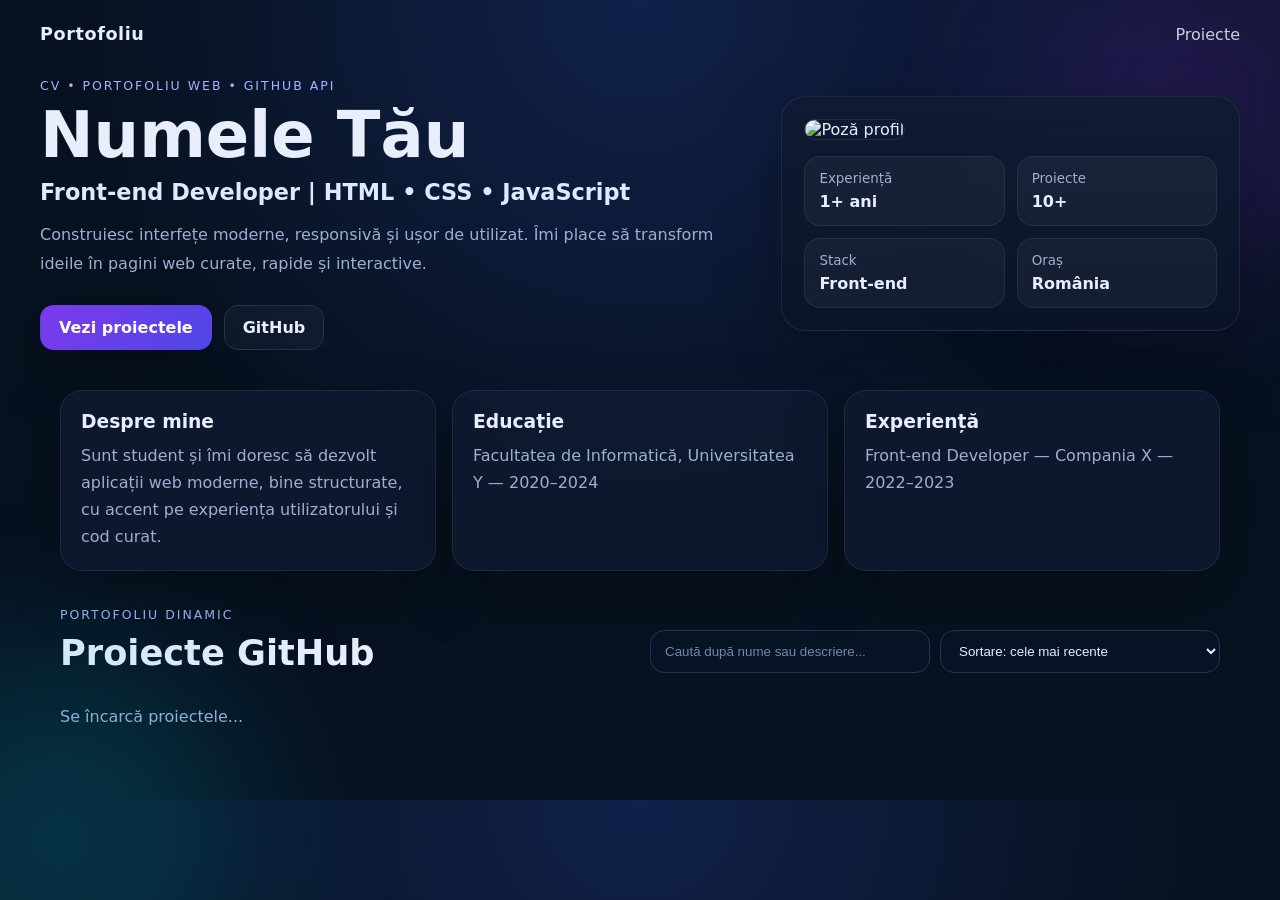
==== Proiect_Burnete_Alexandru/proiect.html @ 122401f0 "Add files via upload" ====
<!DOCTYPE html>
<html lang="ro">
<head>
  <meta charset="UTF-8" />
  <meta name="viewport" content="width=device-width, initial-scale=1.0" />
  <title>Portofoliu Personal</title>
  <link rel="stylesheet" href="proiect.css" />
</head>
<body>
  <div class="bg-blur bg-one"></div>
  <div class="bg-blur bg-two"></div>

  <header class="hero">
    <nav class="topbar">
      <div class="brand">Portofoliu</div>
      <a href="#proiecte" class="nav-link">Proiecte</a>
    </nav>

    <section class="hero-content">
      <div class="hero-text">
        <p class="eyebrow">CV • Portofoliu Web • GitHub API</p>
        <h1>Numele Tău</h1>
        <h2>Front-end Developer | HTML • CSS • JavaScript</h2>
        <p class="lead">
          Construiesc interfețe moderne, responsivă și ușor de utilizat.
          Îmi place să transform ideile în pagini web curate, rapide și interactive.
        </p>

        <div class="hero-actions">
          <a class="btn primary" href="#proiecte">Vezi proiectele</a>
          <a class="btn secondary" href="https://github.com/AlexandruBurnete" target="_blank" rel="noopener noreferrer">GitHub</a>
        </div>
      </div>

      <div class="hero-card">
        <img src="assets/profile.jpg" alt="Poză profil" class="avatar" />
        <div class="mini-grid">
          <div>
            <span>Experiență</span>
            <strong>1+ ani</strong>
          </div>
          <div>
            <span>Proiecte</span>
            <strong>10+</strong>
          </div>
          <div>
            <span>Stack</span>
            <strong>Front-end</strong>
          </div>
          <div>
            <span>Oraș</span>
            <strong>România</strong>
          </div>
        </div>
      </div>
    </section>
  </header>

  <main class="main">
    <section class="section-grid">
      <article class="panel">
        <h3>Despre mine</h3>
        <p>
          Sunt student și îmi doresc să dezvolt aplicații web moderne, bine structurate,
          cu accent pe experiența utilizatorului și cod curat.
        </p>
      </article>

      <article class="panel">
        <h3>Educație</h3>
        <p>Facultatea de Informatică, Universitatea Y — 2020–2024</p>
      </article>

      <article class="panel">
        <h3>Experiență</h3>
        <p>Front-end Developer — Compania X — 2022–2023</p>
      </article>
    </section>

    <section class="portfolio" id="proiecte">
      <div class="section-head">
        <div>
          <p class="eyebrow">Portofoliu dinamic</p>
          <h2>Proiecte GitHub</h2>
        </div>

        <div class="controls">
          <input type="text" id="searchInput" placeholder="Caută după nume sau descriere..." />
          <select id="sortSelect">
            <option value="updated">Sortare: cele mai recente</option>
            <option value="stars">Sortare: cele mai apreciate</option>
          </select>
        </div>
      </div>

      <div class="filters" id="filters"></div>
      <div id="status" class="status">Se încarcă proiectele...</div>
      <div id="projects" class="cards"></div>
    </section>
  </main>

 <div id="load-more-container" style="display: none; text-align: center; margin-top: 24px;">
  <button id="loadMoreBtn" class="btn primary" style="padding: 14px 28px;">
    Load More Proiecte
  </button>
</div>

<script src="script.js"></script>
</body>
</html>
---- Proiect_Burnete_Alexandru/proiect.css ----
:root{
  --bg:#07111f;
  --bg2:#0b1730;
  --card:#0f1b33cc;
  --line:#223455;
  --text:#e8eefc;
  --muted:#9db0d1;
  --accent:#7c3aed;
  --accent2:#06b6d4;
  --good:#22c55e;
  --danger:#f97316;
  --shadow:0 20px 60px rgba(0,0,0,.25);
}

*{box-sizing:border-box}
html{scroll-behavior:smooth}
body{
  margin:0;
  font-family:Inter,system-ui,-apple-system,Segoe UI,Roboto,Arial,sans-serif;
  background:radial-gradient(circle at top, #11214a 0%, var(--bg) 55%);
  color:var(--text);
  overflow-x:hidden;
}

.bg-blur{
  position:fixed;
  width:360px;height:360px;
  border-radius:50%;
  filter:blur(90px);
  opacity:.22;
  pointer-events:none;
}
.bg-one{background:var(--accent); top:-80px; right:-90px;}
.bg-two{background:var(--accent2); bottom:-120px; left:-120px;}

.hero{
  padding:24px 20px 40px;
  position:relative;
}
.topbar{
  max-width:1200px;
  margin:0 auto 34px;
  display:flex;
  justify-content:space-between;
  align-items:center;
}
.brand{
  font-weight:800;
  letter-spacing:.6px;
  font-size:1.1rem;
}
.nav-link{
  color:var(--text);
  text-decoration:none;
  opacity:.85;
}
.nav-link:hover{opacity:1}

.hero-content{
  max-width:1200px;
  margin:0 auto;
  display:grid;
  grid-template-columns:1.4fr .9fr;
  gap:28px;
  align-items:center;
}
.eyebrow{
  color:#a5b4fc;
  text-transform:uppercase;
  letter-spacing:.16em;
  font-size:.78rem;
  margin:0 0 10px;
}
.hero-text h1{
  margin:0;
  font-size:clamp(2.5rem,5vw,4.8rem);
  line-height:1;
}
.hero-text h2{
  margin:12px 0 16px;
  color:#dbeafe;
  font-size:clamp(1.05rem,2vw,1.4rem);
  font-weight:600;
}
.lead{
  color:var(--muted);
  max-width:720px;
  line-height:1.8;
  margin:0;
}

.hero-actions{
  display:flex;
  gap:12px;
  margin-top:26px;
  flex-wrap:wrap;
}
.btn{
  display:inline-flex;
  align-items:center;
  justify-content:center;
  padding:12px 18px;
  border-radius:14px;
  text-decoration:none;
  font-weight:700;
  border:1px solid transparent;
}
.btn.primary{
  background:linear-gradient(135deg,var(--accent),#4f46e5);
  color:white;
  box-shadow:var(--shadow);
}
.btn.secondary{
  border-color:var(--line);
  color:var(--text);
  background:rgba(255,255,255,.03);
}

.hero-card{
  background:linear-gradient(180deg, rgba(15,27,51,.95), rgba(12,20,40,.9));
  border:1px solid rgba(255,255,255,.08);
  border-radius:24px;
  padding:22px;
  box-shadow:var(--shadow);
  backdrop-filter:blur(12px);
}
.avatar{
  width:100%;
  aspect-ratio:1/1;
  object-fit:cover;
  border-radius:20px;
  border:1px solid rgba(255,255,255,.08);
  margin-bottom:16px;
}
.mini-grid{
  display:grid;
  grid-template-columns:repeat(2,1fr);
  gap:12px;
}
.mini-grid div{
  background:rgba(255,255,255,.04);
  border:1px solid rgba(255,255,255,.07);
  border-radius:16px;
  padding:14px;
}
.mini-grid span{
  display:block;
  color:var(--muted);
  font-size:.84rem;
  margin-bottom:6px;
}
.mini-grid strong{font-size:1rem}

.main{
  max-width:1200px;
  margin:0 auto;
  padding:0 20px 56px;
}
.section-grid{
  display:grid;
  grid-template-columns:repeat(3,1fr);
  gap:16px;
  margin-bottom:28px;
}
.panel, .project-card{
  background:var(--card);
  border:1px solid rgba(255,255,255,.08);
  border-radius:22px;
  box-shadow:var(--shadow);
  backdrop-filter:blur(12px);
}
.panel{
  padding:20px;
}
.panel h3{margin:0 0 10px}
.panel p{margin:0;color:var(--muted);line-height:1.7}

.portfolio{
  padding-top:8px;
}
.section-head{
  display:flex;
  justify-content:space-between;
  gap:16px;
  align-items:end;
  flex-wrap:wrap;
  margin-bottom:16px;
}
.section-head h2{
  margin:0;
  font-size:clamp(1.6rem,3vw,2.2rem);
}
.controls{
  display:flex;
  gap:10px;
  flex-wrap:wrap;
}
.controls input,.controls select{
  min-width:280px;
  padding:12px 14px;
  border-radius:14px;
  border:1px solid var(--line);
  background:#071426;
  color:var(--text);
  outline:none;
}
.controls input::placeholder{color:#7688a9}

.filters{
  display:flex;
  flex-wrap:wrap;
  gap:10px;
  margin:6px 0 18px;
}
.filters button{
  border:1px solid var(--line);
  background:#0a1528;
  color:var(--text);
  padding:10px 14px;
  border-radius:999px;
  cursor:pointer;
}
.filters button.active{
  background:linear-gradient(135deg,var(--accent2),#2563eb);
  border-color:transparent;
}

.status{
  margin:10px 0 18px;
  color:var(--muted);
}

.cards{
  display:grid;
  grid-template-columns:repeat(auto-fit,minmax(260px,1fr));
  gap:16px;
}

.project-card{
  padding:18px;
  transition:transform .2s ease, border-color .2s ease;
}
.project-card:hover{
  transform:translateY(-4px);
  border-color:rgba(124,58,237,.45);
}
.project-card h3{margin:0 0 10px;font-size:1.15rem}
.project-card p{
  margin:0 0 14px;
  color:var(--muted);
  line-height:1.7;
  min-height:3.5em;
}
.meta{
  display:flex;
  flex-wrap:wrap;
  gap:10px;
  color:#cbd5e1;
  font-size:.92rem;
}
.badge{
  display:inline-flex;
  align-items:center;
  gap:6px;
  padding:7px 10px;
  border-radius:999px;
  background:rgba(255,255,255,.05);
  border:1px solid rgba(255,255,255,.06);
}
.project-card a{
  display:inline-flex;
  margin-top:16px;
  padding:10px 14px;
  border-radius:12px;
  background:linear-gradient(135deg,var(--good),#16a34a);
  color:#04110a;
  text-decoration:none;
  font-weight:800;
}

.loading{
  width:42px;
  height:42px;
  border-radius:50%;
  border:4px solid rgba(255,255,255,.12);
  border-top-color:#7c3aed;
  animation:spin 1s linear infinite;
  margin:18px 0;
}

@keyframes spin{to{transform:rotate(360deg)}}

@media (max-width: 980px){
  .hero-content{grid-template-columns:1fr}
  .section-grid{grid-template-columns:1fr}
}
@media (max-width: 640px){
  .topbar{margin-bottom:22px}
  .controls input,.controls select{min-width:100%;width:100%}
  .hero-text h1{text-align:left}
}
.card-top{
  display:flex;
  align-items:baseline;
  justify-content:space-between;
  gap:12px;
}

.updated{
  color:var(--muted);
  font-size:.82rem;
  white-space:nowrap;
  opacity:.9;
}

.card-actions{
  display:flex;
  gap:10px;
  flex-wrap:wrap;
  margin-top:14px;
}

.project-card a.ghost{
  background:rgba(255,255,255,.04);
  border:1px solid rgba(255,255,255,.10);
  color:var(--text);
}
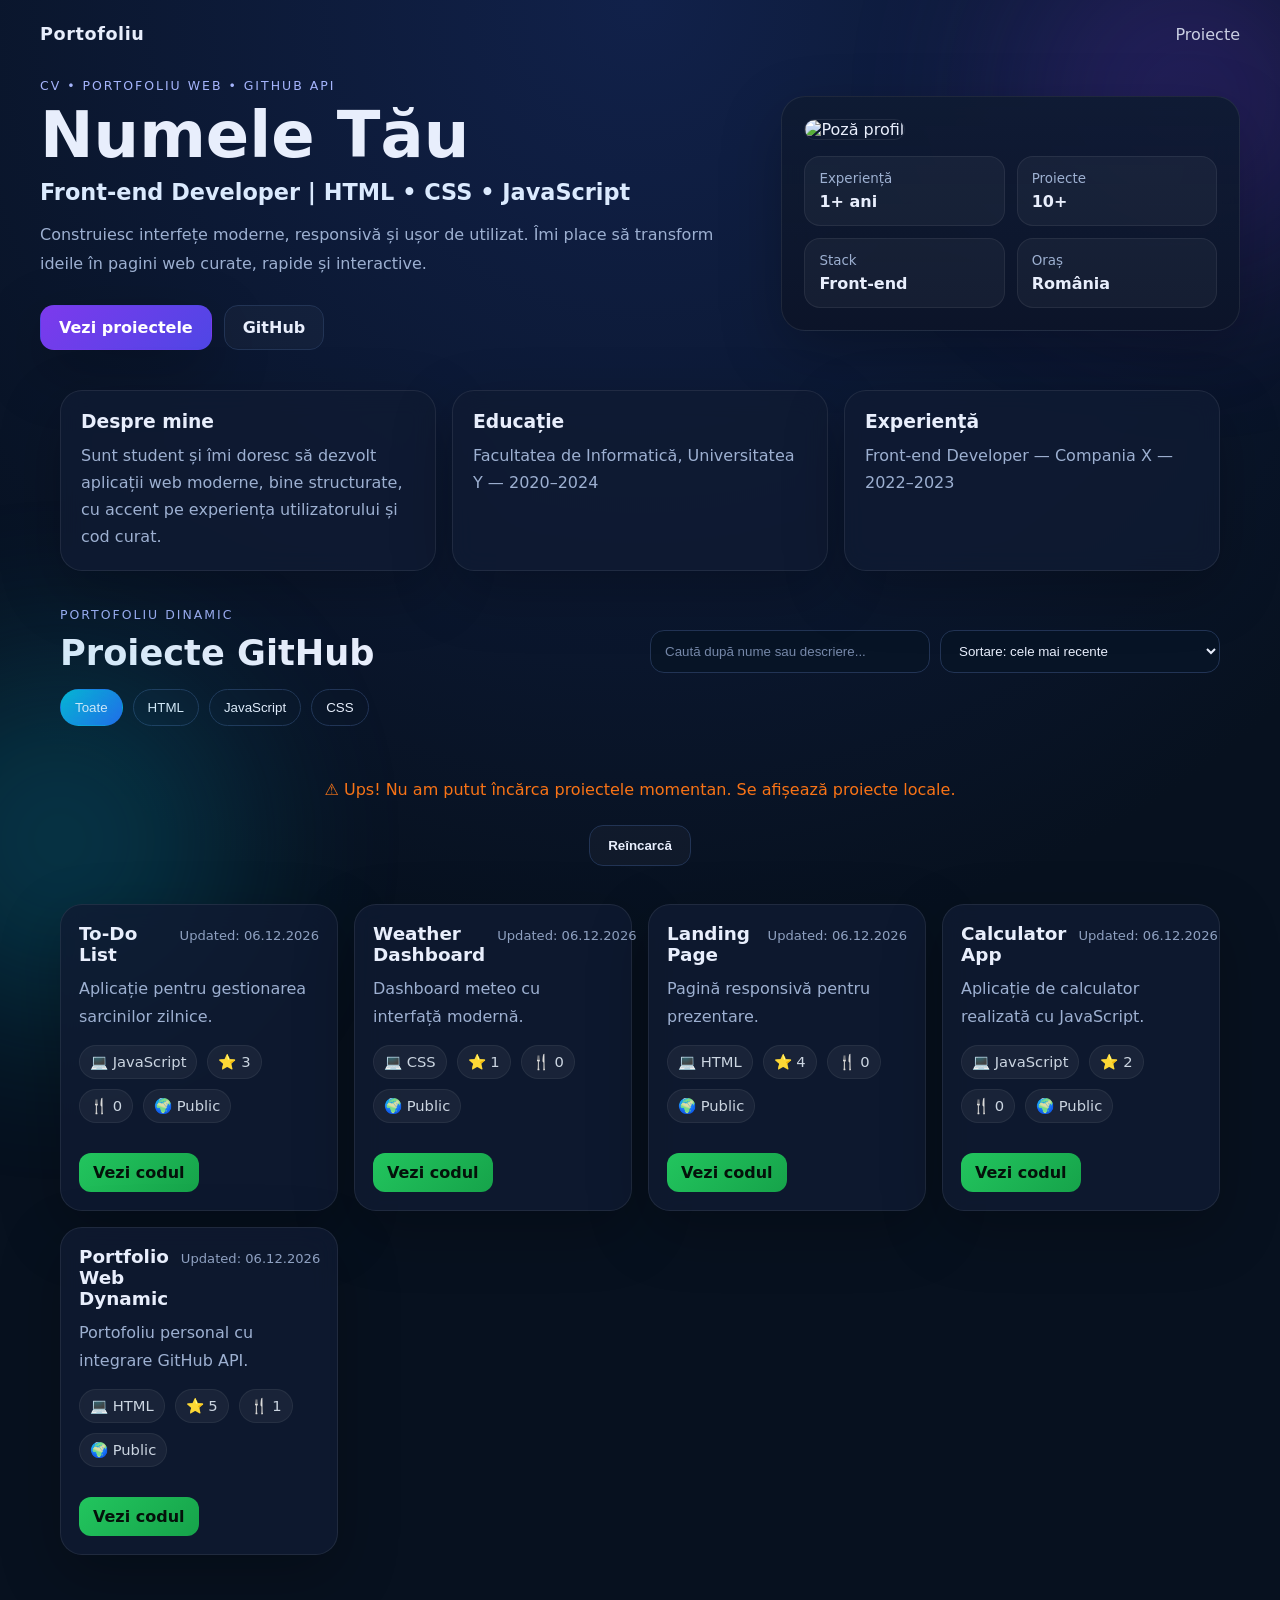
==== commit 72b73348: "Update proiect.html" ====
--- a/Proiect_Burnete_Alexandru/proiect.html
+++ b/Proiect_Burnete_Alexandru/proiect.html
@@ -33,7 +33,7 @@
       </div>
 
       <div class="hero-card">
-        <img src="assets/profile.jpg" alt="Poză profil" class="avatar" />
+        <img src="profil/poza_Burnete_Alexandru.jpg" alt="Poză profil" class="avatar" />
         <div class="mini-grid">
           <div>
             <span>Experiență</span>
@@ -105,6 +105,6 @@
   </button>
 </div>
 
-<script src="script.js"></script>
+<script src="proiect.js"></script>
 </body>
 </html>
--- a/Proiect_Burnete_Alexandru/proiect.css
+++ b/Proiect_Burnete_Alexandru/proiect.css
@@ -324,4 +324,4 @@
   background:rgba(255,255,255,.04);
   border:1px solid rgba(255,255,255,.10);
   color:var(--text);
-}+}
